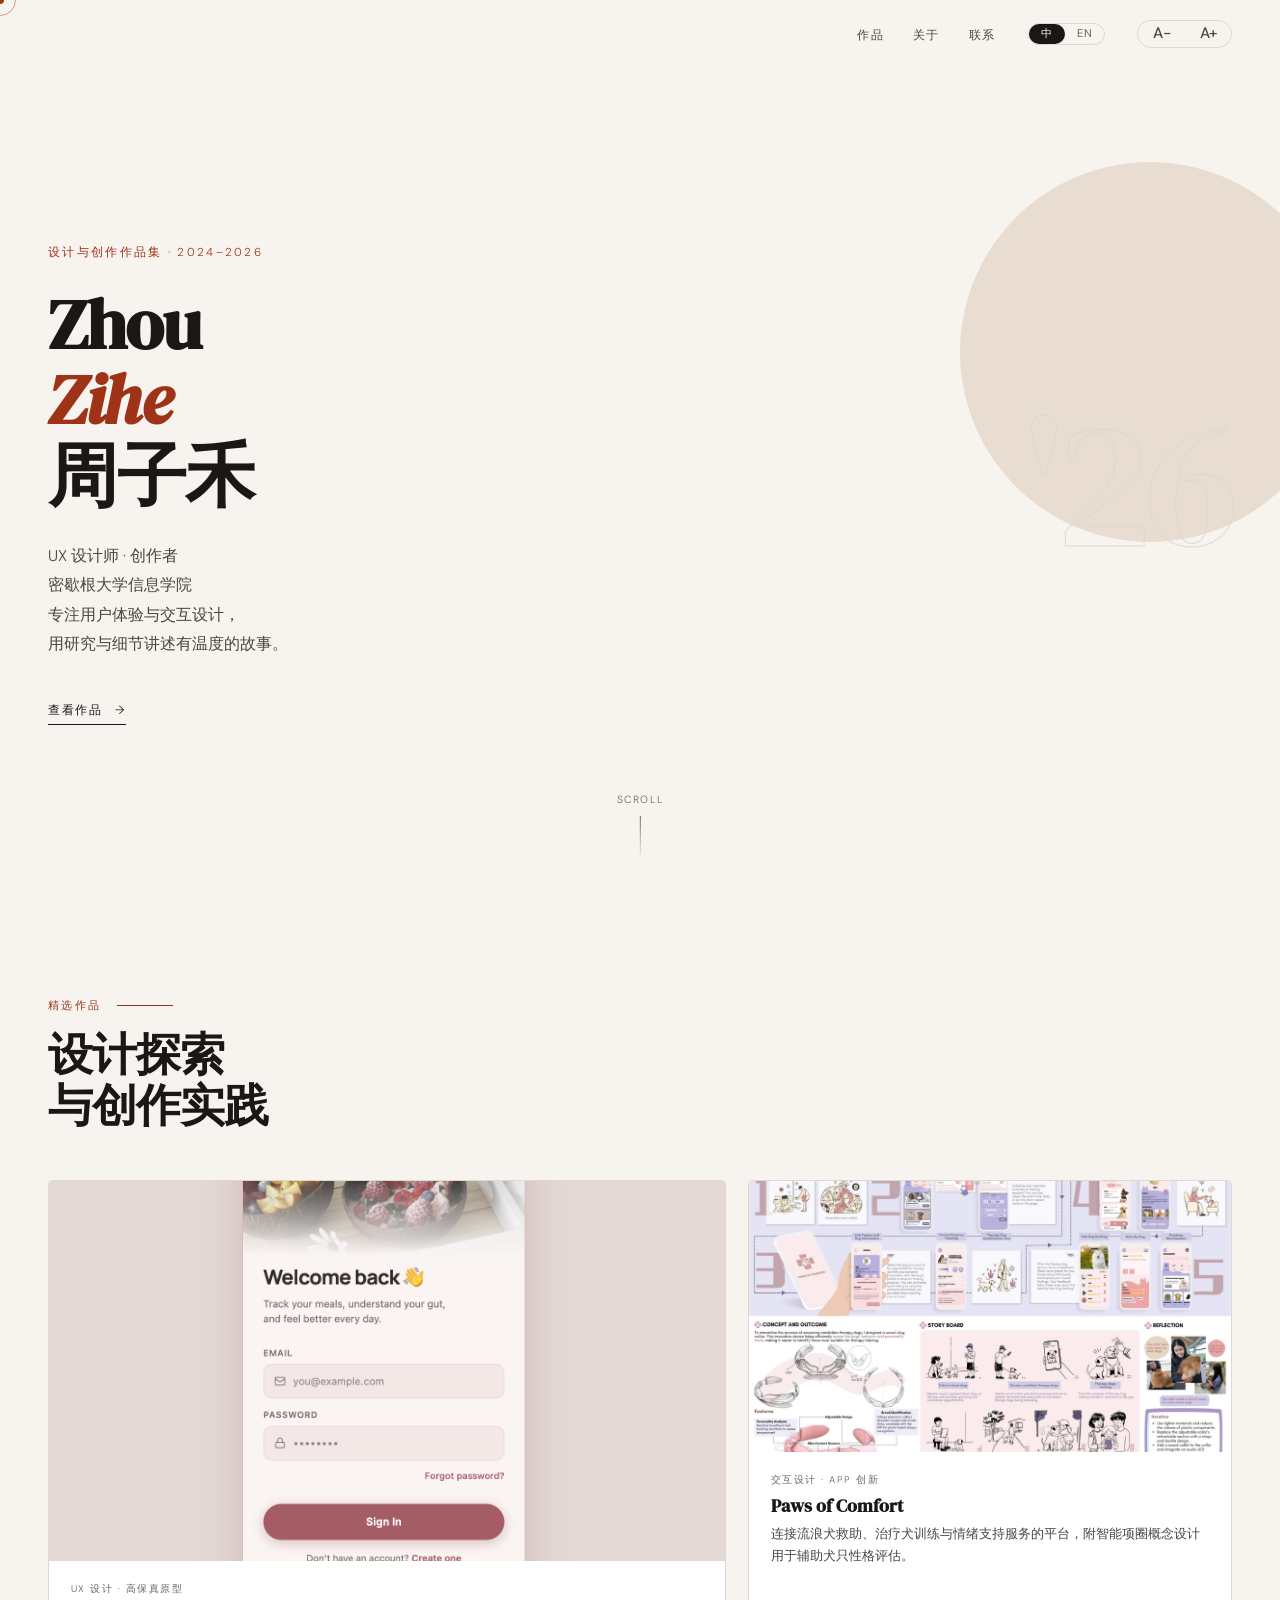
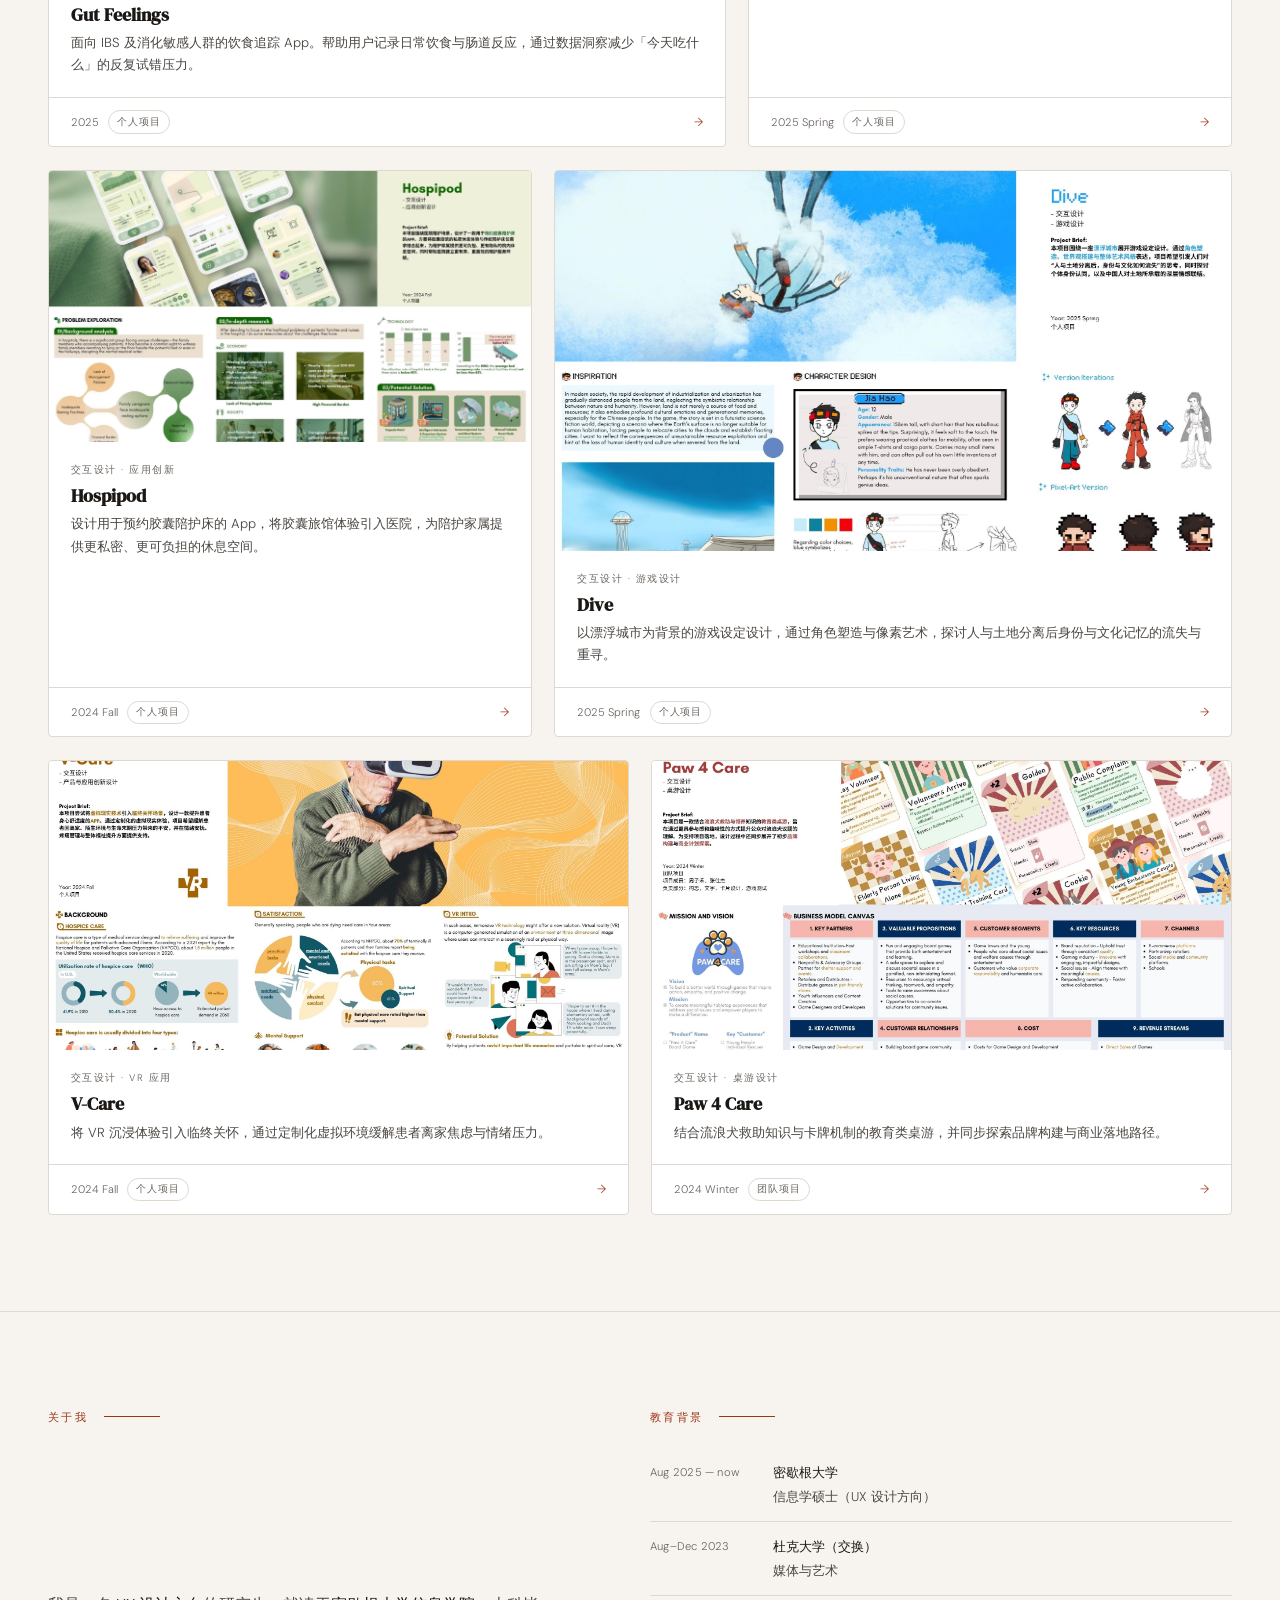
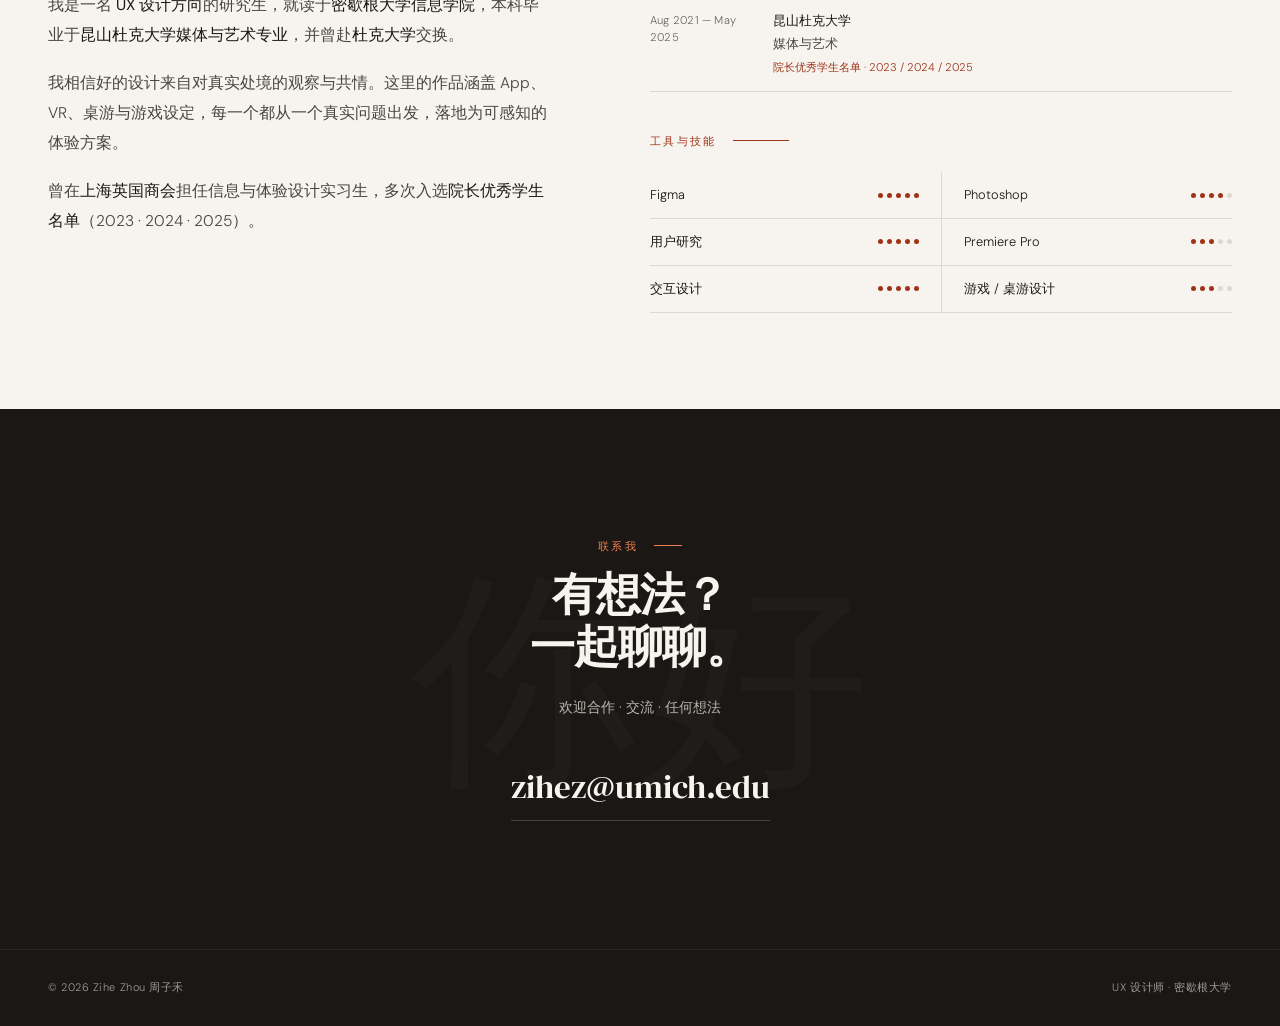
==== index.html @ c107a571 "Add files via upload" ====
<!DOCTYPE html>
<html lang="zh">

<head>
  <meta charset="UTF-8">
  <meta name="viewport" content="width=device-width, initial-scale=1.0">
  <title>Zihe Zhou — Portfolio</title>
  <link rel="preconnect" href="https://fonts.googleapis.com">
  <link href="https://fonts.googleapis.com/css2?family=DM+Serif+Display:ital@0;1&family=DM+Sans:ital,opsz,wght@0,9..40,300;0,9..40,400;0,9..40,500;1,9..40,300&display=swap" rel="stylesheet">
  <link rel="stylesheet" href="css/portfolio.css">
</head>

<body>

  <div class="cursor" id="cur" aria-hidden="true"></div>
  <div class="cursor-ring" id="ring" aria-hidden="true"></div>

  <nav id="nav" aria-label="Main navigation">
    <a href="#home" class="nav-logo" aria-label="Zihe Zhou — home"> </a>
    <div class="nav-right">
      <ul class="nav-links">
        <li><a href="#works" data-zh="作品" data-en="Works">作品</a></li>
        <li><a href="#about" data-zh="关于" data-en="About">关于</a></li>
        <li><a href="#contact" data-zh="联系" data-en="Contact">联系</a></li>
      </ul>
      <div class="lang-toggle" role="group" aria-label="Language">
        <button class="lang-btn active" id="btnZh" onclick="setLang('zh')" aria-pressed="true" aria-label="切换为中文">中</button>
        <button class="lang-btn" id="btnEn" onclick="setLang('en')" aria-pressed="false" aria-label="Switch to English">EN</button>
      </div>
      <div class="font-size-toggle" role="group" aria-label="Font size">
        <button class="font-btn" onclick="changeFontSize(-1)" aria-label="Decrease font size">A−</button>
        <button class="font-btn" onclick="changeFontSize(1)" aria-label="Increase font size">A+</button>
      </div>
      <button class="hamburger" id="ham" aria-label="Open menu" aria-expanded="false" aria-controls="navDrawer">
        <span></span><span></span><span></span>
      </button>
    </div>
  </nav>

  <div class="nav-drawer" id="navDrawer" role="dialog" aria-label="Mobile navigation">
    <ul class="nav-links">
      <li><a href="#works" data-zh="作品" data-en="Works" onclick="closeDrawer()">作品</a></li>
      <li><a href="#about" data-zh="关于" data-en="About" onclick="closeDrawer()">关于</a></li>
      <li><a href="#contact" data-zh="联系" data-en="Contact" onclick="closeDrawer()">联系</a></li>
    </ul>
    <div class="lang-toggle" role="group" aria-label="Language">
      <button class="lang-btn active" onclick="setLang('zh');closeDrawer()" aria-label="切换为中文">中</button>
      <button class="lang-btn" onclick="setLang('en');closeDrawer()" aria-label="Switch to English">EN</button>
    </div>
  </div>

  <main id="main">
  <section class="hero" id="home" aria-label="Introduction">
    <div class="hero-text">
      <p class="hero-eyebrow" data-zh="设计与创作作品集 · 2024–2026" data-en="Design &amp; Creative Portfolio · 2024–2026">设计与创作作品集 · 2024–2026</p>
      <h1 class="hero-name">Zhou<br><em>Zihe</em><br>周子禾</h1>
      <p class="hero-sub" data-zh="UX 设计师 · 创作者<br>密歇根大学信息学院<br>专注用户体验与交互设计，<br>用研究与细节讲述有温度的故事。" data-en="UX Designer · Creative<br>University of Michigan, School of Information<br>Focused on experience design &amp; interaction,<br>telling meaningful stories through research.">UX 设计师 · 创作者<br>密歇根大学信息学院<br>专注用户体验与交互设计，<br>用研究与细节讲述有温度的故事。</p>
      <a href="#works" class="hero-cta">
        <span data-zh="查看作品" data-en="View Works">查看作品</span>
        <span class="arr" aria-hidden="true">→</span>
      </a>
    </div>
    <div class="hero-right" aria-hidden="true">
      <div class="hero-number">'26</div>
    </div>
    <div class="hero-scroll" aria-hidden="true"><span>Scroll</span>
      <div class="scroll-line"></div>
    </div>
  </section>

  <section class="section" id="works" aria-labelledby="works-title">
    <div class="sec-label" data-zh="精选作品" data-en="Selected Works" aria-hidden="true">精选作品</div>
    <h2 class="sec-title reveal" id="works-title" data-zh="设计探索<br>与创作实践" data-en="Design Exploration<br>&amp; Creative Practice">设计探索<br>与创作实践</h2>

    <div class="works-featured">
      <a href="gut.html" class="work-card reveal" aria-label="Open Gut Feelings project">
        <div class="card-img">
          <img src="images/gut.jpg" alt="Gut Feelings project" style="width:100%;height:100%;object-fit:cover">
          <div class="card-img-overlay" aria-hidden="true"></div>
        </div>
        <div class="card-body">
          <p class="card-tag" data-zh="UX 设计 · 高保真原型" data-en="UX Design · Hi-Fi Prototype">UX 设计 · 高保真原型</p>
          <h3 class="card-title">Gut Feelings</h3>
          <p class="card-desc" data-zh="面向 IBS 及消化敏感人群的饮食追踪 App。帮助用户记录日常饮食与肠道反应，通过数据洞察减少「今天吃什么」的反复试错压力。" data-en="A food-tracking app for people with IBS and digestive sensitivity — helping users log meals, track gut reactions, and use personal data to reduce the daily stress of figuring out what's safe to eat.">面向 IBS 及消化敏感人群的饮食追踪 App。帮助用户记录日常饮食与肠道反应，通过数据洞察减少「今天吃什么」的反复试错压力。</p>
        </div>
        <div class="card-footer">
          <div class="card-meta"><span class="card-year">2025</span><span class="card-badge" data-zh="个人项目" data-en="Solo">个人项目</span></div>
          <span class="card-arrow" aria-hidden="true">→</span>
        </div>
      </a>

      <a href="paws.html" class="work-card reveal reveal-delay-1" aria-label="Open Paws of Comfort project">
        <div class="card-img">
          <img src="images/paws.jpg" alt="Paws of Comfort project" style="width:100%;height:100%;object-fit:cover">
          <div class="card-img-overlay" aria-hidden="true"></div>
        </div>
        <div class="card-body">
          <p class="card-tag" data-zh="交互设计 · APP 创新" data-en="Interaction Design · App Innovation">交互设计 · APP 创新</p>
          <h3 class="card-title">Paws of Comfort</h3>
          <p class="card-desc" data-zh="连接流浪犬救助、治疗犬训练与情绪支持服务的平台，附智能项圈概念设计用于辅助犬只性格评估。" data-en="A platform connecting stray dog rescue, therapy dog training, and emotional support — with a smart collar concept to assess canine personality.">连接流浪犬救助、治疗犬训练与情绪支持服务的平台，附智能项圈概念设计用于辅助犬只性格评估。</p>
        </div>
        <div class="card-footer">
          <div class="card-meta"><span class="card-year">2025 Spring</span><span class="card-badge" data-zh="个人项目" data-en="Solo">个人项目</span></div>
          <span class="card-arrow" aria-hidden="true">→</span>
        </div>
      </a>
    </div>

    <div class="works-secondary">
      <a href="hospipod.html" class="work-card reveal" aria-label="Open Hospipod project">
        <div class="card-img">
          <img src="images/hospipod.jpg" alt="Hospipod project" style="width:100%;height:100%;object-fit:cover">
          <div class="card-img-overlay" aria-hidden="true"></div>
        </div>
        <div class="card-body">
          <p class="card-tag" data-zh="交互设计 · 应用创新" data-en="Interaction Design · App Innovation">交互设计 · 应用创新</p>
          <h3 class="card-title">Hospipod</h3>
          <p class="card-desc" data-zh="设计用于预约胶囊陪护床的 App，将胶囊旅馆体验引入医院，为陪护家属提供更私密、更可负担的休息空间。" data-en="An app for booking capsule hospital escort beds — bringing capsule-hotel privacy into hospitals for family caregivers who need affordable, dignified rest.">设计用于预约胶囊陪护床的 App，将胶囊旅馆体验引入医院，为陪护家属提供更私密、更可负担的休息空间。</p>
        </div>
        <div class="card-footer">
          <div class="card-meta"><span class="card-year">2024 Fall</span><span class="card-badge" data-zh="个人项目" data-en="Solo">个人项目</span></div>
          <span class="card-arrow" aria-hidden="true">→</span>
        </div>
      </a>

      <a href="dive.html" class="work-card reveal reveal-delay-1" aria-label="Open Dive project">
        <div class="card-img">
          <img src="images/dive.jpg" alt="Dive project" style="width:100%;height:100%;object-fit:cover">
          <div class="card-img-overlay" aria-hidden="true"></div>
        </div>
        <div class="card-body">
          <p class="card-tag" data-zh="交互设计 · 游戏设计" data-en="Interaction Design · Game Design">交互设计 · 游戏设计</p>
          <h3 class="card-title">Dive</h3>
          <p class="card-desc" data-zh="以漂浮城市为背景的游戏设定设计，通过角色塑造与像素艺术，探讨人与土地分离后身份与文化记忆的流失与重寻。" data-en="A game concept set in a floating city — exploring identity, cultural memory, and the emotional bond between people and land through character design and pixel art.">以漂浮城市为背景的游戏设定设计，通过角色塑造与像素艺术，探讨人与土地分离后身份与文化记忆的流失与重寻。</p>
        </div>
        <div class="card-footer">
          <div class="card-meta"><span class="card-year">2025 Spring</span><span class="card-badge" data-zh="个人项目" data-en="Solo">个人项目</span></div>
          <span class="card-arrow" aria-hidden="true">→</span>
        </div>
      </a>
    </div>

    <div class="works-small">
      <a href="vcare.html" class="work-card reveal" aria-label="Open V-Care project">
        <div class="card-img">
          <img src="images/v-care.jpg" alt="V-Care project" style="width:100%;height:100%;object-fit:cover">
          <div class="card-img-overlay" aria-hidden="true"></div>
        </div>
        <div class="card-body">
          <p class="card-tag" data-zh="交互设计 · VR 应用" data-en="Interaction Design · VR App">交互设计 · VR 应用</p>
          <h3 class="card-title">V-Care</h3>
          <p class="card-desc" data-zh="将 VR 沉浸体验引入临终关怀，通过定制化虚拟环境缓解患者离家焦虑与情绪压力。" data-en="VR immersive experiences designed for hospice care — easing end-of-life anxiety through customizable virtual environments.">将 VR 沉浸体验引入临终关怀，通过定制化虚拟环境缓解患者离家焦虑与情绪压力。</p>
        </div>
        <div class="card-footer">
          <div class="card-meta"><span class="card-year">2024 Fall</span><span class="card-badge" data-zh="个人项目" data-en="Solo">个人项目</span></div>
          <span class="card-arrow" aria-hidden="true">→</span>
        </div>
      </a>

      <a href="paw4care.html" class="work-card reveal reveal-delay-1" aria-label="Open Paw 4 Care project">
        <div class="card-img">
          <img src="images/paw4care.jpg" alt="Paw 4 Care project" style="width:100%;height:100%;object-fit:cover">
          <div class="card-img-overlay" aria-hidden="true"></div>
        </div>
        <div class="card-body">
          <p class="card-tag" data-zh="交互设计 · 桌游设计" data-en="Interaction Design · Board Game">交互设计 · 桌游设计</p>
          <h3 class="card-title">Paw 4 Care</h3>
          <p class="card-desc" data-zh="结合流浪犬救助知识与卡牌机制的教育类桌游，并同步探索品牌构建与商业落地路径。" data-en="An educational card game combining stray dog rescue knowledge with board game mechanics — with brand identity and business model development.">结合流浪犬救助知识与卡牌机制的教育类桌游，并同步探索品牌构建与商业落地路径。</p>
        </div>
        <div class="card-footer">
          <div class="card-meta"><span class="card-year">2024 Winter</span><span class="card-badge" data-zh="团队项目" data-en="Team">团队项目</span></div>
          <span class="card-arrow" aria-hidden="true">→</span>
        </div>
      </a>
    </div>
  </section>

  <section class="section about-grid" id="about" aria-labelledby="about-title">
    <div>
      <div class="sec-label" data-zh="关于我" data-en="About Me" aria-hidden="true">关于我</div>
      <h2 class="sec-title reveal" id="about-title" data-zh="你好，<br>我是周子禾" data-en="Hi,<br>I'm Zihe Zhou">你好，<br>我是周子禾</h2>
      <div class="about-text reveal">
        <p data-zh="我是一名 <span class='hl'>UX 设计方向</span>的研究生，就读于<span class='hl'>密歇根大学信息学院</span>，本科毕业于<span class='hl'>昆山杜克大学媒体与艺术专业</span>，并曾赴<span class='hl'>杜克大学</span>交换。" data-en="I'm a graduate student in <span class='hl'>UX Design</span> at the <span class='hl'>University of Michigan School of Information</span>, with a BA in Media &amp; Arts from <span class='hl'>Duke Kunshan University</span>, including an exchange year at <span class='hl'>Duke University</span>.">我是一名 <span class="hl">UX 设计方向</span>的研究生，就读于<span class="hl">密歇根大学信息学院</span>，本科毕业于<span class="hl">昆山杜克大学媒体与艺术专业</span>，并曾赴<span class="hl">杜克大学</span>交换。</p>
        <p data-zh="我相信好的设计来自对真实处境的观察与共情。这里的作品涵盖 App、VR、桌游与游戏设定，每一个都从一个真实问题出发，落地为可感知的体验方案。" data-en="I believe good design starts with genuine observation and empathy. These works span apps, VR, board games, and game world-building — each grounded in a real problem and resolved into a felt experience.">我相信好的设计来自对真实处境的观察与共情。这里的作品涵盖 App、VR、桌游与游戏设定，每一个都从一个真实问题出发，落地为可感知的体验方案。</p>
        <p data-zh="曾在<span class='hl'>上海英国商会</span>担任信息与体验设计实习生，多次入选<span class='hl'>院长优秀学生名单</span>（2023 · 2024 · 2025）。" data-en="Previously an Information &amp; Experience Design Intern at the <span class='hl'>British Chamber of Commerce Shanghai</span>. Multiple <span class='hl'>Dean's List</span> honoree (2023 · 2024 · 2025).">曾在<span class="hl">上海英国商会</span>担任信息与体验设计实习生，多次入选<span class="hl">院长优秀学生名单</span>（2023 · 2024 · 2025）。</p>
      </div>
    </div>
    <div class="reveal">
      <p class="sec-label" style="margin-bottom:1.4rem" data-zh="教育背景" data-en="Education" aria-hidden="true">教育背景</p>
      <div class="timeline">
        <div class="tl-item"><div class="tl-date">Aug 2025 — now</div><div><div class="tl-school" data-zh="密歇根大学" data-en="University of Michigan">密歇根大学</div><div class="tl-deg" data-zh="信息学硕士（UX 设计方向）" data-en="MSI, UX Design">信息学硕士（UX 设计方向）</div></div></div>
        <div class="tl-item"><div class="tl-date">Aug–Dec 2023</div><div><div class="tl-school" data-zh="杜克大学（交换）" data-en="Duke University (Exchange)">杜克大学（交换）</div><div class="tl-deg" data-zh="媒体与艺术" data-en="Media &amp; Arts">媒体与艺术</div></div></div>
        <div class="tl-item"><div class="tl-date">Aug 2021 — May 2025</div><div><div class="tl-school" data-zh="昆山杜克大学" data-en="Duke Kunshan University">昆山杜克大学</div><div class="tl-deg" data-zh="媒体与艺术" data-en="Media &amp; Arts">媒体与艺术</div><div class="tl-award" data-zh="院长优秀学生名单 · 2023 / 2024 / 2025" data-en="Dean's List · 2023 / 2024 / 2025">院长优秀学生名单 · 2023 / 2024 / 2025</div></div></div>
      </div>
      <p class="sec-label" style="margin-top:2.5rem;margin-bottom:1.4rem" data-zh="工具与技能" data-en="Skills &amp; Tools" aria-hidden="true">工具与技能</p>
      <div class="skills-grid">
        <div class="skill-item"><span class="skill-name">Figma</span><div class="dots" role="img" aria-label="Proficiency: 5/5"><div class="dot on"></div><div class="dot on"></div><div class="dot on"></div><div class="dot on"></div><div class="dot on"></div></div></div>
        <div class="skill-item"><span class="skill-name">Photoshop</span><div class="dots" role="img" aria-label="Proficiency: 4/5"><div class="dot on"></div><div class="dot on"></div><div class="dot on"></div><div class="dot on"></div><div class="dot"></div></div></div>
        <div class="skill-item"><span class="skill-name" data-zh="用户研究" data-en="User Research">用户研究</span><div class="dots" role="img" aria-label="Proficiency: 5/5"><div class="dot on"></div><div class="dot on"></div><div class="dot on"></div><div class="dot on"></div><div class="dot on"></div></div></div>
        <div class="skill-item"><span class="skill-name">Premiere Pro</span><div class="dots" role="img" aria-label="Proficiency: 3/5"><div class="dot on"></div><div class="dot on"></div><div class="dot on"></div><div class="dot"></div><div class="dot"></div></div></div>
        <div class="skill-item"><span class="skill-name" data-zh="交互设计" data-en="Interaction Design">交互设计</span><div class="dots" role="img" aria-label="Proficiency: 5/5"><div class="dot on"></div><div class="dot on"></div><div class="dot on"></div><div class="dot on"></div><div class="dot on"></div></div></div>
        <div class="skill-item"><span class="skill-name" data-zh="游戏 / 桌游设计" data-en="Game Design">游戏 / 桌游设计</span><div class="dots" role="img" aria-label="Proficiency: 3/5"><div class="dot on"></div><div class="dot on"></div><div class="dot on"></div><div class="dot"></div><div class="dot"></div></div></div>
      </div>
    </div>
  </section>

  <section class="contact" id="contact" aria-labelledby="contact-title">
    <div class="sec-label" data-zh="联系我" data-en="Get in Touch" aria-hidden="true">联系我</div>
    <h2 class="sec-title" id="contact-title" data-zh="有想法？<br>一起聊聊。" data-en="Have an idea?<br>Let's talk.">有想法？<br>一起聊聊。</h2>
    <p class="contact-sub" data-zh="欢迎合作 · 交流 · 任何想法" data-en="Open to collaboration · conversation · any idea">欢迎合作 · 交流 · 任何想法</p>
    <a href="mailto:zihez@umich.edu" class="contact-email">zihez@umich.edu</a>
  </section>

  </main>

  <footer>
    <p>© 2026 Zihe Zhou 周子禾</p>
    <p data-zh="UX 设计师 · 密歇根大学" data-en="UX Designer · University of Michigan">UX 设计师 · 密歇根大学</p>
  </footer>

  <script src="js/portfolio.js"></script>
</body>

</html>
---- css/portfolio.css ----
*,
*::before,
*::after {
  box-sizing: border-box;
  margin: 0;
  padding: 0
}

:root {
  --bg: #F7F4EF;
  --ink: #1A1714;
  --ink2: #4A4540;
  --ink3: #6B6560;
  --accent: #9E3318;
  --accent2: #E8DDD0;
  --border: #DDD8D2;
  --card: #FFFFFF;
  --nav-h: 68px;
}

html.lang-en .hero-sub { font-size: 0.88rem; line-height: 1.8; }
html.lang-en .card-desc { font-size: 0.78rem; }
html.lang-en .about-text { font-size: 0.92rem; }
html.lang-en .sec-title { letter-spacing: -0.03em; }

html {
  scroll-behavior: smooth
}

body {
  background: var(--bg);
  color: var(--ink);
  font-family: 'DM Sans', sans-serif;
  font-weight: 300;
  line-height: 1.7;
  overflow-x: hidden
}

:focus-visible {
  outline: 3px solid var(--accent);
  outline-offset: 4px;
  border-radius: 3px;
  box-shadow: 0 0 0 6px rgba(158, 51, 24, 0.15)
}

@media(hover:hover) {
  body {
    cursor: none
  }

  .cursor {
    position: fixed;
    width: 8px;
    height: 8px;
    background: var(--accent);
    border-radius: 50%;
    pointer-events: none;
    z-index: 9999;
    transform: translate(-50%, -50%);
    transition: width .18s, height .18s;
    will-change: left, top
  }

  .cursor-ring {
    position: fixed;
    width: 32px;
    height: 32px;
    border: 1px solid var(--accent);
    border-radius: 50%;
    pointer-events: none;
    z-index: 9998;
    transform: translate(-50%, -50%);
    transition: width .18s, height .18s;
    opacity: .45;
    will-change: left, top
  }
}

nav {
  position: fixed;
  top: 0;
  left: 0;
  right: 0;
  height: var(--nav-h);
  display: flex;
  align-items: center;
  justify-content: space-between;
  padding: 0 3rem;
  z-index: 200;
  transition: background .3s, backdrop-filter .3s, box-shadow .3s
}

nav.scrolled {
  background: rgba(247, 244, 239, .88);
  backdrop-filter: blur(18px);
  -webkit-backdrop-filter: blur(18px);
  box-shadow: 0 1px 0 rgba(0, 0, 0, .07)
}

.nav-logo {
  font-family: 'DM Serif Display', serif;
  font-size: 1.05rem;
  letter-spacing: .03em;
  color: var(--ink);
  text-decoration: none;
  flex-shrink: 0
}

.nav-right {
  display: flex;
  align-items: center;
  gap: 2rem
}

.nav-links {
  display: flex;
  gap: 1.8rem;
  list-style: none
}

.nav-links a {
  font-size: .73rem;
  letter-spacing: .13em;
  text-transform: uppercase;
  color: var(--ink2);
  text-decoration: none;
  transition: color .2s;
  padding: .25rem 0
}

.nav-links a:hover {
  color: var(--accent)
}

.lang-toggle {
  display: flex;
  border: 1px solid var(--border);
  border-radius: 20px
}

.lang-btn:first-child {
  border-radius: 20px 0 0 20px
}

.lang-btn:last-child {
  border-radius: 0 20px 20px 0
}

.lang-btn {
  padding: .28rem .75rem;
  font-size: .7rem;
  letter-spacing: .08em;
  font-family: 'DM Sans', sans-serif;
  font-weight: 400;
  color: var(--ink3);
  background: transparent;
  border: none;
  cursor: pointer;
  transition: background .2s, color .2s;
  line-height: 1
}

.lang-btn.active {
  background: var(--ink);
  color: var(--bg);
  border-radius: 20px
}

.lang-btn:focus-visible {
  outline: 3px solid var(--accent);
  outline-offset: 4px;
  border-radius: 20px;
  box-shadow: 0 0 0 6px rgba(158, 51, 24, 0.15);
  position: relative;
  z-index: 1
}

.hamburger {
  display: none;
  flex-direction: column;
  gap: 5px;
  background: none;
  border: none;
  padding: .4rem;
  cursor: pointer
}

.hamburger span {
  display: block;
  width: 22px;
  height: 1.5px;
  background: var(--ink);
  transition: transform .3s, opacity .3s
}

.hamburger[aria-expanded=true] span:nth-child(1) {
  transform: translateY(6.5px) rotate(45deg)
}

.hamburger[aria-expanded=true] span:nth-child(2) {
  opacity: 0
}

.hamburger[aria-expanded=true] span:nth-child(3) {
  transform: translateY(-6.5px) rotate(-45deg)
}

.nav-drawer {
  display: none;
  position: fixed;
  top: var(--nav-h);
  left: 0;
  right: 0;
  background: rgba(247, 244, 239, .97);
  backdrop-filter: blur(18px);
  padding: 1.5rem 2rem 2rem;
  z-index: 190;
  border-bottom: 1px solid var(--border)
}

.nav-drawer.open {
  display: block
}

.nav-drawer .nav-links {
  flex-direction: column;
  gap: 0
}

.nav-drawer .nav-links a {
  font-size: .9rem;
  padding: .75rem 0;
  border-bottom: 1px solid var(--border);
  display: block
}

.nav-drawer .lang-toggle {
  margin-top: 1.5rem
}

.hero {
  min-height: 100svh;
  display: grid;
  grid-template-columns: 1fr 1fr;
  padding: var(--nav-h) 3rem 0;
  align-items: center;
  position: relative;
  overflow: hidden
}

.hero::before {
  content: '';
  position: absolute;
  right: -60px;
  top: 18%;
  width: 380px;
  height: 380px;
  border-radius: 50%;
  background: var(--accent2);
  z-index: 0;
  pointer-events: none
}

.hero-text {
  position: relative;
  z-index: 1;
  padding: 3rem 0
}

.hero-eyebrow {
  font-size: .72rem;
  letter-spacing: .2em;
  text-transform: uppercase;
  color: var(--accent);
  margin-bottom: 1.5rem;
  opacity: 0;
  animation: fadeUp .8s .2s forwards
}

.hero-name {
  font-family: 'DM Serif Display', serif;
  font-size: clamp(3rem, 5.5vw, 5.5rem);
  line-height: 1.07;
  letter-spacing: -.02em;
  opacity: 0;
  animation: fadeUp .8s .4s forwards
}

.hero-name em {
  font-style: italic;
  color: var(--accent)
}

.hero-sub {
  margin-top: 1.8rem;
  font-size: .97rem;
  color: var(--ink2);
  max-width: 380px;
  line-height: 1.9;
  opacity: 0;
  animation: fadeUp .8s .6s forwards
}

.hero-cta {
  margin-top: 2.5rem;
  display: inline-flex;
  align-items: center;
  gap: .8rem;
  font-size: .76rem;
  letter-spacing: .13em;
  text-transform: uppercase;
  color: var(--ink);
  text-decoration: none;
  border-bottom: 1px solid var(--ink);
  padding-bottom: .2rem;
  opacity: 0;
  animation: fadeUp .8s .8s forwards;
  transition: color .2s, border-color .2s
}

.hero-cta:hover,
.hero-cta:focus-visible {
  color: var(--accent);
  border-color: var(--accent)
}

.hero-cta .arr {
  transition: transform .2s;
  display: inline-block
}

.hero-cta:hover .arr,
.hero-cta:focus-visible .arr {
  transform: translateX(4px)
}

.hero-right {
  position: relative;
  z-index: 1;
  display: flex;
  align-items: center;
  justify-content: flex-end
}

.hero-number {
  font-family: 'DM Serif Display', serif;
  font-size: clamp(7rem, 14vw, 12rem);
  line-height: 1;
  color: transparent;
  -webkit-text-stroke: 1px var(--border);
  letter-spacing: -.04em;
  opacity: 0;
  animation: fadeIn 1.2s .5s forwards;
  user-select: none;
  pointer-events: none
}

.hero-scroll {
  position: absolute;
  bottom: 2.5rem;
  left: 50%;
  transform: translateX(-50%);
  display: flex;
  flex-direction: column;
  align-items: center;
  gap: .45rem;
  font-size: .65rem;
  letter-spacing: .15em;
  text-transform: uppercase;
  color: var(--ink3);
  opacity: 0;
  animation: fadeIn 1s 1.3s forwards;
  pointer-events: none
}

.scroll-line {
  width: 1px;
  height: 44px;
  background: linear-gradient(to bottom, var(--ink3), transparent);
  animation: scrollAnim 1.6s 1.8s infinite
}

@keyframes scrollAnim {
  0% {
    transform: scaleY(0);
    transform-origin: top
  }

  50% {
    transform: scaleY(1);
    transform-origin: top
  }

  51% {
    transform: scaleY(1);
    transform-origin: bottom
  }

  100% {
    transform: scaleY(0);
    transform-origin: bottom
  }
}

.section {
  padding: 6rem 3rem
}

.sec-label {
  font-size: .67rem;
  letter-spacing: .22em;
  text-transform: uppercase;
  color: var(--accent);
  margin-bottom: .9rem;
  display: flex;
  align-items: center;
  gap: 1rem
}

.sec-label::after {
  content: '';
  flex: 1;
  max-width: 56px;
  height: 1px;
  background: var(--accent)
}

.sec-title {
  font-family: 'DM Serif Display', serif;
  font-size: clamp(1.8rem, 3.5vw, 2.8rem);
  line-height: 1.15;
  letter-spacing: -.02em;
  margin-bottom: 3rem
}

.works-featured {
  display: grid;
  grid-template-columns: 7fr 5fr;
  gap: 1.4rem;
  margin-bottom: 1.4rem
}

.works-secondary {
  display: grid;
  grid-template-columns: 5fr 7fr;
  gap: 1.4rem;
  margin-bottom: 1.4rem
}

.works-small {
  display: grid;
  grid-template-columns: 1fr 1fr;
  gap: 1.4rem
}

.work-card {
  background: var(--card);
  border: 1px solid var(--border);
  border-radius: 4px;
  overflow: hidden;
  display: flex;
  flex-direction: column;
  transition: transform .35s cubic-bezier(.25, .46, .45, .94), box-shadow .35s;
  text-decoration: none;
  color: inherit;
  position: relative
}

.work-card:hover {
  transform: translateY(-5px);
  box-shadow: 0 18px 52px rgba(0, 0, 0, .09)
}

.work-card:focus-visible {
  outline: 2px solid var(--accent);
  outline-offset: 3px;
  transform: translateY(-3px)
}

.card-img {
  position: relative;
  overflow: hidden;
  display: flex;
  align-items: center;
  justify-content: center;
  flex-shrink: 0
}

.works-featured .card-img {
  aspect-ratio: 16/9
}

.works-secondary .card-img {
  aspect-ratio: 16/9
}

.works-small .card-img {
  aspect-ratio: 16/8
}

.c1 {
  background: #F2E5E8
}

.c2 {
  background: #DDE9E3
}

.c3 {
  background: #EAE6DC
}

.c4 {
  background: #DCE4EC
}

.c5 {
  background: #EDE9DC
}

.c6 {
  background: #E3DDED
}

.card-num {
  font-family: 'DM Serif Display', serif;
  font-size: 3.2rem;
  color: rgba(0, 0, 0, .07);
  user-select: none;
  pointer-events: none
}

.card-img-overlay {
  position: absolute;
  inset: 0;
  background: var(--ink);
  opacity: 0;
  transition: opacity .3s
}

.work-card:hover .card-img-overlay,
.work-card:focus-visible .card-img-overlay {
  opacity: .04
}

.card-body {
  padding: 1.25rem 1.35rem;
  flex: 1;
  display: flex;
  flex-direction: column
}

.card-tag {
  font-size: .6rem;
  letter-spacing: .16em;
  text-transform: uppercase;
  color: var(--ink3);
  margin-bottom: .35rem
}

.card-title {
  font-family: 'DM Serif Display', serif;
  font-size: 1.15rem;
  line-height: 1.3;
  margin-bottom: .35rem;
  color: var(--ink)
}

.card-desc {
  font-size: .82rem;
  color: var(--ink2);
  line-height: 1.7;
  flex: 1
}

.card-footer {
  display: flex;
  align-items: center;
  justify-content: space-between;
  padding: .8rem 1.35rem;
  border-top: 1px solid var(--border);
  margin-top: auto
}

.card-meta {
  display: flex;
  align-items: center;
  gap: .6rem
}

.card-year {
  font-size: .69rem;
  color: var(--ink3)
}

.card-badge {
  font-size: .6rem;
  letter-spacing: .1em;
  text-transform: uppercase;
  color: var(--ink3);
  padding: .15rem .5rem;
  border: 1px solid var(--border);
  border-radius: 20px
}

.card-arrow {
  font-size: .75rem;
  color: var(--accent);
  transition: transform .2s
}

.work-card:hover .card-arrow,
.work-card:focus-visible .card-arrow {
  transform: translateX(4px)
}

.about-grid {
  display: grid;
  grid-template-columns: 1fr 1.15fr;
  gap: 6rem;
  align-items: start;
  border-top: 1px solid var(--border)
}

.about-text {
  font-size: .97rem;
  color: var(--ink2);
  line-height: 1.92
}

.about-text p+p {
  margin-top: 1.15rem
}

.hl {
  color: var(--ink);
  font-weight: 400
}

.timeline {
  display: flex;
  flex-direction: column
}

.tl-item {
  padding: .85rem 0;
  border-bottom: 1px solid var(--border);
  display: grid;
  grid-template-columns: 110px 1fr;
  gap: .8rem;
  font-size: .82rem
}

.tl-date {
  color: var(--ink3);
  font-size: .7rem;
  letter-spacing: .02em;
  padding-top: .15rem;
  line-height: 1.5
}

.tl-school {
  font-weight: 500;
  color: var(--ink);
  margin-bottom: .1rem
}

.tl-deg {
  color: var(--ink2);
  font-size: .8rem
}

.tl-award {
  color: var(--accent);
  font-size: .7rem;
  margin-top: .18rem
}

.skills-grid {
  display: grid;
  grid-template-columns: 1fr 1fr;
  gap: 0
}

.skill-item {
  display: flex;
  align-items: center;
  justify-content: space-between;
  padding: .75rem 0;
  border-bottom: 1px solid var(--border)
}

.skill-name {
  font-size: .8rem;
  color: var(--ink)
}

.dots {
  display: flex;
  gap: 4px
}

.dot {
  width: 5px;
  height: 5px;
  border-radius: 50%;
  background: var(--border)
}

.dot.on {
  background: var(--accent)
}

.skills-grid .skill-item:nth-child(odd) {
  padding-right: 1.4rem
}

.skills-grid .skill-item:nth-child(even) {
  padding-left: 1.4rem;
  border-left: 1px solid var(--border)
}

.contact {
  background: var(--ink);
  color: var(--bg);
  text-align: center;
  padding: 8rem 3rem;
  position: relative;
  overflow: hidden
}

.contact::before {
  content: '你好';
  position: absolute;
  font-family: 'DM Serif Display', serif;
  font-size: 18vw;
  color: rgba(255, 255, 255, .025);
  top: 50%;
  left: 50%;
  transform: translate(-50%, -50%);
  white-space: nowrap;
  pointer-events: none;
  user-select: none
}

.contact .sec-label {
  color: #F08050;
  justify-content: center
}

.contact .sec-label::after {
  background: #F08050;
  max-width: 28px
}

.contact .sec-title {
  color: var(--bg);
  margin-bottom: 1.4rem
}

.contact-sub {
  color: #B8B4B0;
  font-size: .9rem;
  margin-bottom: 2.5rem
}

.contact-email {
  font-family: 'DM Serif Display', serif;
  font-size: clamp(1.25rem, 2.6vw, 2.1rem);
  color: var(--bg);
  text-decoration: none;
  border-bottom: 1px solid rgba(247, 244, 239, .2);
  padding-bottom: .25rem;
  transition: border-color .2s, color .2s;
  display: inline-block
}

.contact-email:hover,
.contact-email:focus-visible {
  color: #F08050;
  border-color: #F08050
}

footer {
  background: var(--ink);
  padding: 1.8rem 3rem;
  border-top: 1px solid rgba(255, 255, 255, .07);
  display: flex;
  align-items: center;
  justify-content: space-between
}

footer p {
  font-size: .68rem;
  color: #9E9B98;
  letter-spacing: .05em
}

@keyframes fadeUp {
  from {
    opacity: 0;
    transform: translateY(22px)
  }

  to {
    opacity: 1;
    transform: none
  }
}

@keyframes fadeIn {
  from {
    opacity: 0
  }

  to {
    opacity: 1
  }
}

.reveal {
  opacity: 0;
  transform: translateY(26px);
  transition: opacity .65s ease, transform .65s ease
}

.reveal.visible {
  opacity: 1;
  transform: none
}

.reveal-delay-1 {
  transition-delay: .08s
}

.reveal-delay-2 {
  transition-delay: .16s
}

.reveal-delay-3 {
  transition-delay: .24s
}

.proj-page {
  display: none;
  min-height: 100svh;
  padding-top: var(--nav-h)
}

.proj-page.active {
  display: block
}

.proj-hero {
  padding: 4rem 3rem 3rem;
  border-bottom: 1px solid var(--border);
  display: grid;
  grid-template-columns: 1fr 1fr;
  gap: 4rem;
  align-items: end
}

.proj-num {
  font-family: 'DM Serif Display', serif;
  font-size: 5rem;
  color: transparent;
  -webkit-text-stroke: 1px var(--border);
  line-height: 1;
  user-select: none;
  margin-bottom: .5rem
}

.proj-title {
  font-family: 'DM Serif Display', serif;
  font-size: clamp(2.5rem, 5vw, 4.5rem);
  line-height: 1.05;
  letter-spacing: -.03em;
  margin-bottom: 1rem
}

.proj-tags {
  display: flex;
  flex-wrap: wrap;
  gap: .5rem;
  margin-bottom: 1.5rem
}

.proj-tag {
  font-size: .62rem;
  letter-spacing: .12em;
  text-transform: uppercase;
  padding: .25rem .7rem;
  border: 1px solid var(--border);
  border-radius: 20px;
  color: var(--ink2)
}

.proj-brief {
  font-size: 1.02rem;
  color: var(--ink2);
  line-height: 1.85;
  max-width: 520px
}

.proj-meta {
  font-size: .78rem;
  color: var(--ink3);
  margin-top: 2rem;
  display: flex;
  flex-direction: column;
  gap: .4rem
}

.proj-meta span {
  display: flex;
  gap: .6rem
}

.proj-meta strong {
  color: var(--ink2);
  font-weight: 400
}

.proj-body {
  padding: 4rem 3rem;
  max-width: 960px
}

.proj-body h2 {
  font-family: 'DM Serif Display', serif;
  font-size: 1.5rem;
  margin: 3rem 0 1rem;
  color: var(--ink)
}

.proj-body p {
  font-size: .95rem;
  color: var(--ink2);
  line-height: 1.85;
  margin-bottom: 1rem
}

.proj-placeholder {
  background: var(--accent2);
  border-radius: 4px;
  padding: 5rem 2rem;
  text-align: center;
  color: var(--ink3);
  font-size: .82rem;
  letter-spacing: .08em;
  text-transform: uppercase;
  margin: 2rem 0;
  border: 1px dashed var(--border)
}

.back-btn {
  display: inline-flex;
  align-items: center;
  gap: .6rem;
  font-size: .73rem;
  letter-spacing: .13em;
  text-transform: uppercase;
  color: var(--ink2);
  background: none;
  border: none;
  cursor: pointer;
  padding: .4rem 0;
  transition: color .2s;
  margin: 1.5rem 0 0 3rem
}

.back-btn:hover,
.back-btn:focus-visible {
  color: var(--accent)
}

.back-btn .arr {
  transition: transform .2s;
  display: inline-block
}

.back-btn:hover .arr,
.back-btn:focus-visible .arr {
  transform: translateX(-4px)
}

.font-size-toggle{display:flex;border:1px solid var(--border);border-radius:20px}
.font-btn{padding:.35rem .9rem;font-size:.95rem;font-family:'DM Sans',sans-serif;font-weight:500;color:var(--ink2);background:transparent;border:none;cursor:pointer;transition:background .2s,color .2s;line-height:1}
.font-btn:hover{background:var(--accent2);color:var(--ink)}
.font-btn:focus-visible{outline:3px solid var(--accent);outline-offset:4px;border-radius:4px;box-shadow:0 0 0 6px rgba(158,51,24,0.15)}

@media(max-width:768px) {
  nav {
    padding: 0 1.4rem
  }

  .nav-links {
    display: none
  }

  .hamburger {
    display: flex
  }

  .hero {
    grid-template-columns: 1fr;
    padding: calc(var(--nav-h) + 1rem) 1.4rem 3rem
  }

  .hero::before {
    width: 240px;
    height: 240px;
    right: -40px;
    top: 10%
  }

  .hero-right {
    display: none
  }

  .hero-scroll {
    display: none
  }

  .section {
    padding: 4rem 1.4rem
  }

  .works-featured,
  .works-secondary,
  .works-small {
    grid-template-columns: 1fr
  }

  .about-grid {
    grid-template-columns: 1fr;
    gap: 3rem
  }

  .skills-grid {
    grid-template-columns: 1fr
  }

  .skills-grid .skill-item:nth-child(even) {
    padding-left: 0;
    border-left: none
  }

  .contact {
    padding: 5rem 1.4rem
  }

  footer {
    flex-direction: column;
    gap: .5rem;
    text-align: center;
    padding: 1.5rem
  }

  .proj-hero {
    grid-template-columns: 1fr;
    gap: 2rem;
    padding: 2.5rem 1.4rem 2rem
  }

  .proj-body {
    padding: 2.5rem 1.4rem
  }

  .proj-num {
    font-size: 3.5rem
  }

  .proj-title {
    font-size: clamp(2rem, 8vw, 3rem)
  }

  .back-btn {
    margin-left: 1.4rem
  }

  .tl-item {
    grid-template-columns: 1fr;
    gap: .2rem
  }
}

@media(max-width:480px) {
  .hero-name {
    font-size: clamp(2.5rem, 11vw, 3.5rem)
  }

  .sec-title {
    font-size: 1.7rem
  }
}
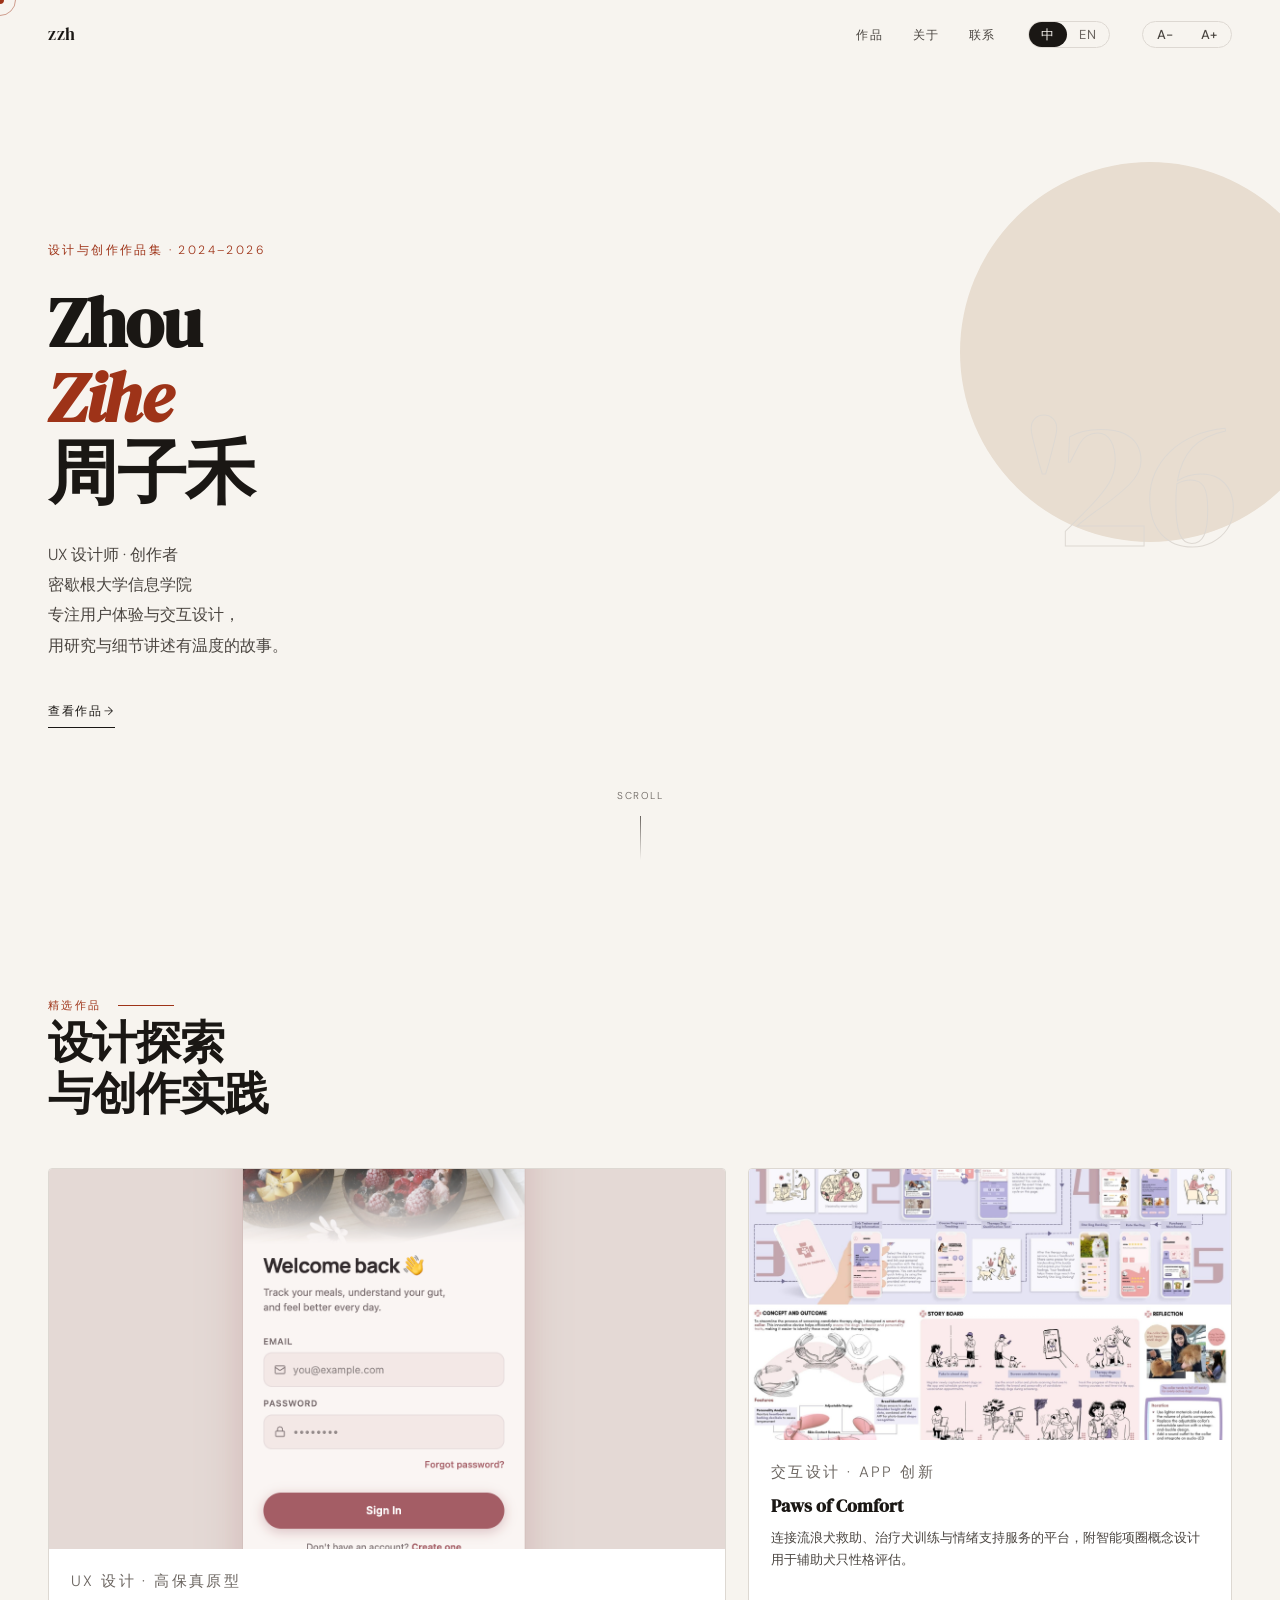
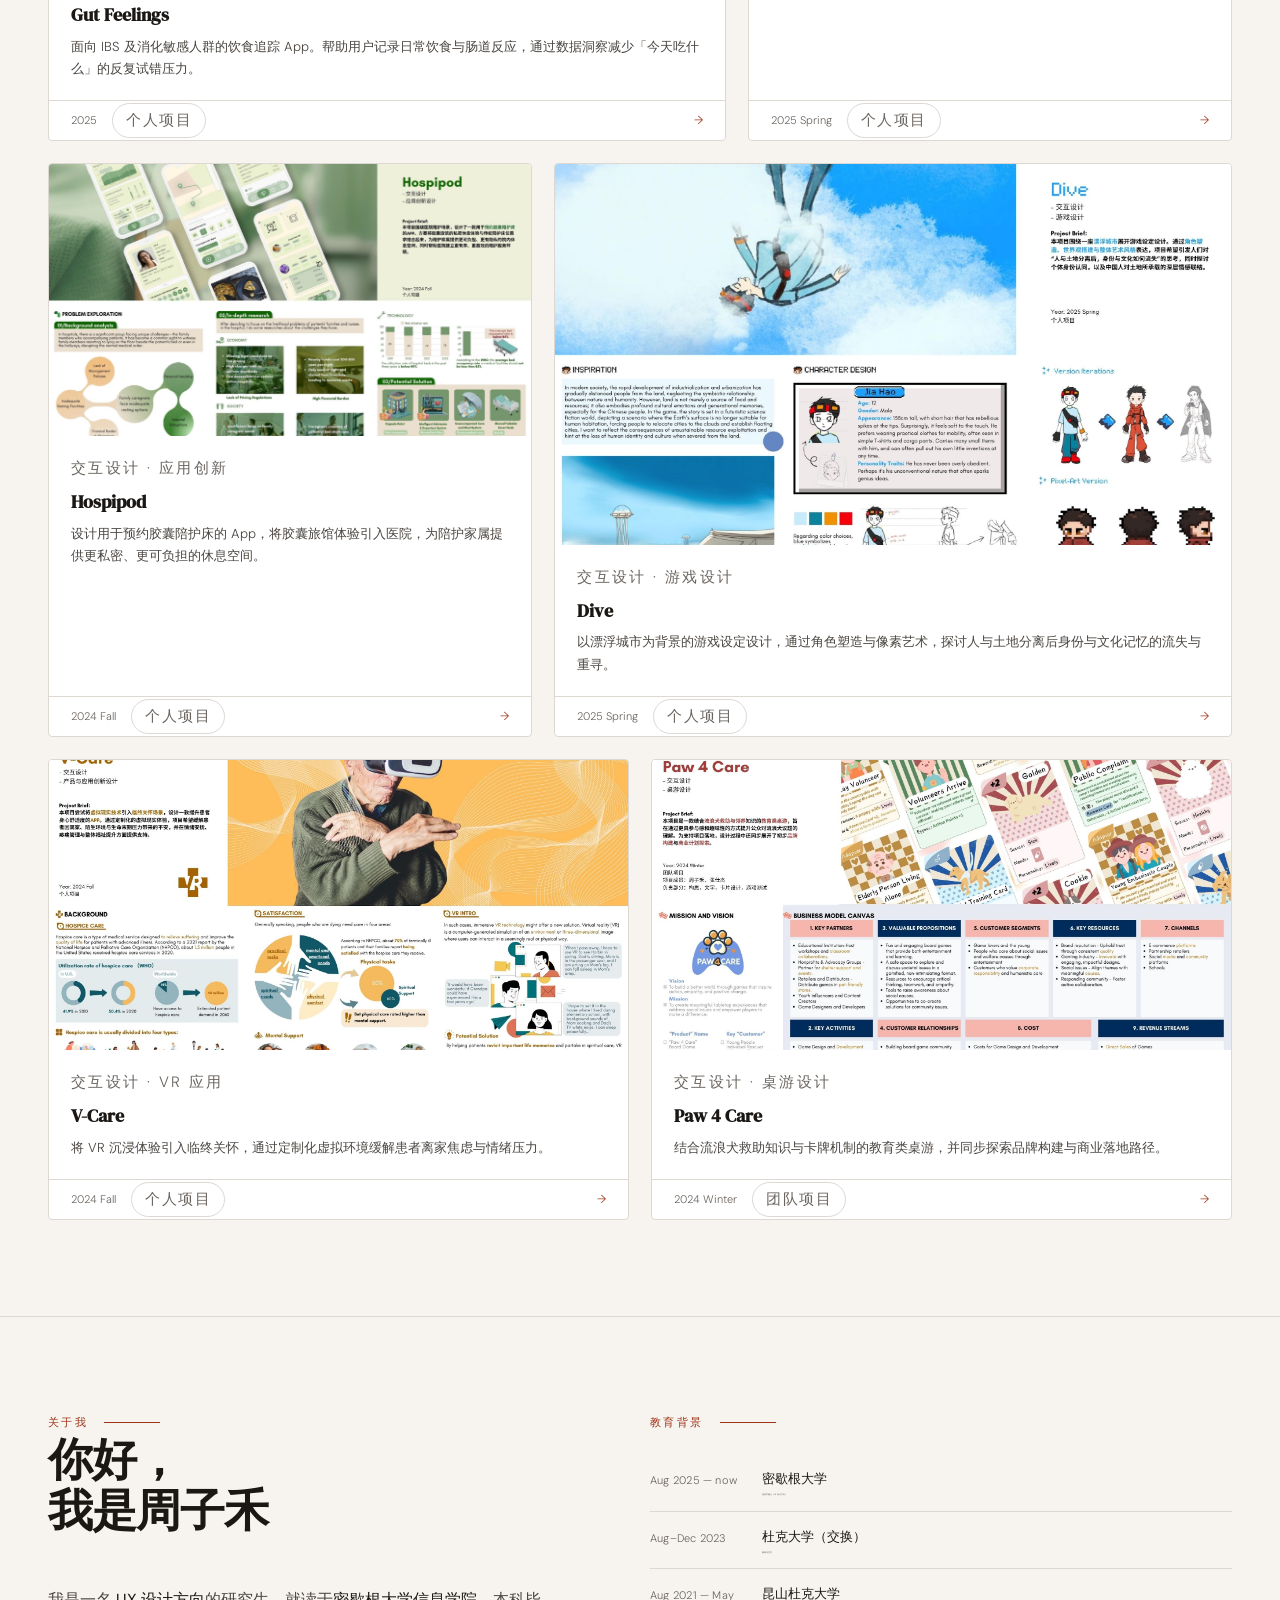
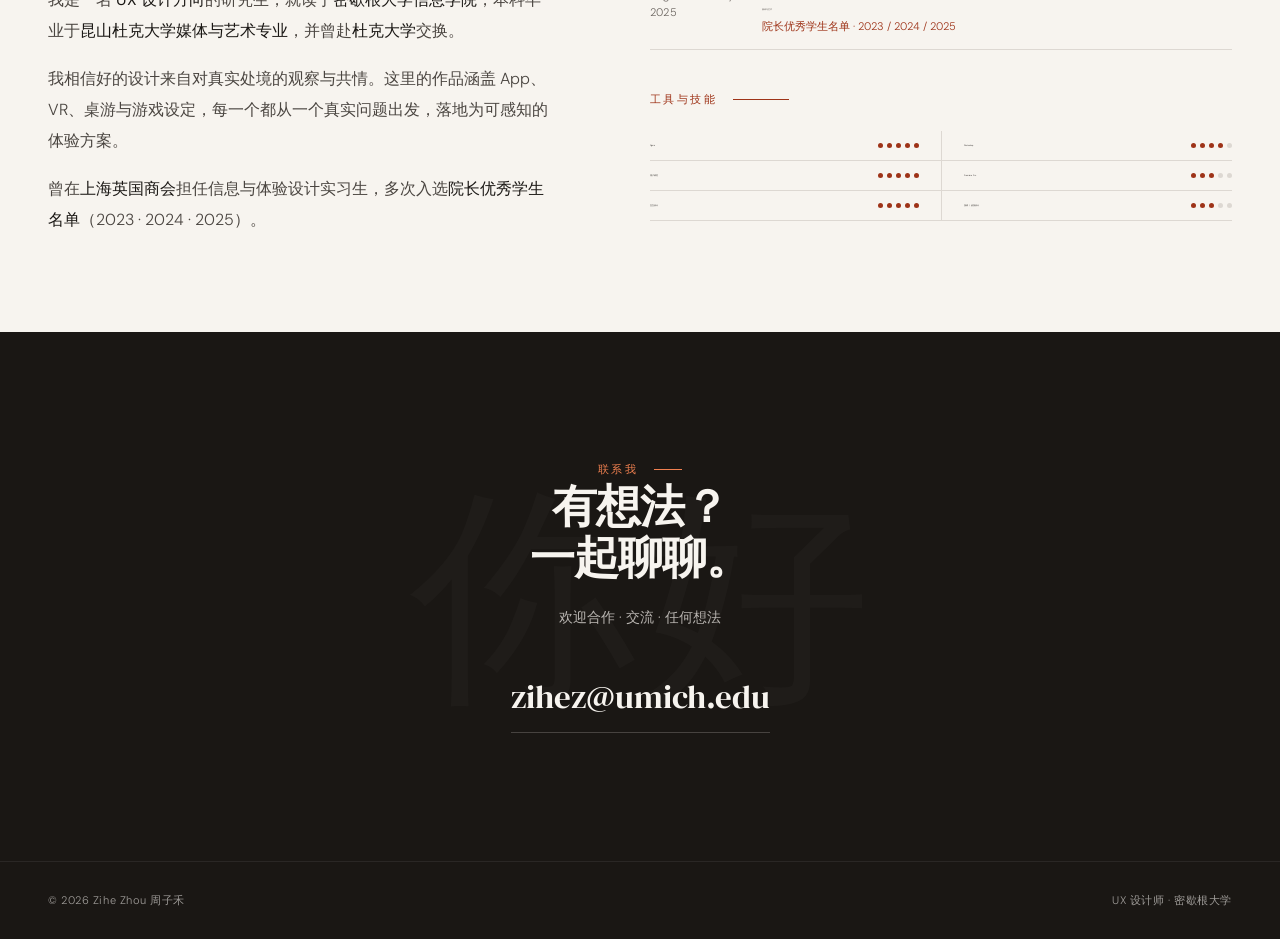
==== commit 7c0c872d: "Add files via upload" ====
--- a/index.html
+++ b/index.html
@@ -16,7 +16,7 @@
   <div class="cursor-ring" id="ring" aria-hidden="true"></div>
 
   <nav id="nav" aria-label="Main navigation">
-    <a href="#home" class="nav-logo" aria-label="Zihe Zhou — home"> </a>
+    <a href="#home" class="nav-logo" aria-label="Zihe Zhou — home">zzh</a>
     <div class="nav-right">
       <ul class="nav-links">
         <li><a href="#works" data-zh="作品" data-en="Works">作品</a></li>
@@ -43,10 +43,6 @@
       <li><a href="#about" data-zh="关于" data-en="About" onclick="closeDrawer()">关于</a></li>
       <li><a href="#contact" data-zh="联系" data-en="Contact" onclick="closeDrawer()">联系</a></li>
     </ul>
-    <div class="lang-toggle" role="group" aria-label="Language">
-      <button class="lang-btn active" onclick="setLang('zh');closeDrawer()" aria-label="切换为中文">中</button>
-      <button class="lang-btn" onclick="setLang('en');closeDrawer()" aria-label="Switch to English">EN</button>
-    </div>
   </div>
 
   <main id="main">
--- a/css/portfolio.css
+++ b/css/portfolio.css
@@ -6,21 +6,9 @@
   padding: 0
 }
 
-:root {
-  --bg: #F7F4EF;
-  --ink: #1A1714;
-  --ink2: #4A4540;
-  --ink3: #6B6560;
-  --accent: #9E3318;
-  --accent2: #E8DDD0;
-  --border: #DDD8D2;
-  --card: #FFFFFF;
-  --nav-h: 68px;
-}
-
-html.lang-en .hero-sub { font-size: 0.88rem; line-height: 1.8; }
-html.lang-en .card-desc { font-size: 0.78rem; }
-html.lang-en .about-text { font-size: 0.92rem; }
+html.lang-en .hero-sub { font-size: 14px; line-height: 1.8; }
+html.lang-en .card-desc { font-size: 12px; }
+html.lang-en .about-text { font-size: 15px; }
 html.lang-en .sec-title { letter-spacing: -0.03em; }
 
 html {
@@ -28,8 +16,8 @@
 }
 
 body {
-  background: var(--bg);
-  color: var(--ink);
+  background: #F7F4EF;
+  color: #1A1714;
   font-family: 'DM Sans', sans-serif;
   font-weight: 300;
   line-height: 1.7;
@@ -37,7 +25,7 @@
 }
 
 :focus-visible {
-  outline: 3px solid var(--accent);
+  outline: 3px solid #9E3318;
   outline-offset: 4px;
   border-radius: 3px;
   box-shadow: 0 0 0 6px rgba(158, 51, 24, 0.15)
@@ -52,7 +40,7 @@
     position: fixed;
     width: 8px;
     height: 8px;
-    background: var(--accent);
+    background: #9E3318;
     border-radius: 50%;
     pointer-events: none;
     z-index: 9999;
@@ -65,7 +53,7 @@
     position: fixed;
     width: 32px;
     height: 32px;
-    border: 1px solid var(--accent);
+    border: 1px solid #9E3318;
     border-radius: 50%;
     pointer-events: none;
     z-index: 9998;
@@ -81,11 +69,11 @@
   top: 0;
   left: 0;
   right: 0;
-  height: var(--nav-h);
+  height: 68px;
   display: flex;
   align-items: center;
   justify-content: space-between;
-  padding: 0 3rem;
+  padding: 0 48px;
   z-index: 200;
   transition: background .3s, backdrop-filter .3s, box-shadow .3s
 }
@@ -99,9 +87,9 @@
 
 .nav-logo {
   font-family: 'DM Serif Display', serif;
-  font-size: 1.05rem;
+  font-size: 17px;
   letter-spacing: .03em;
-  color: var(--ink);
+  color: #1A1714;
   text-decoration: none;
   flex-shrink: 0
 }
@@ -109,32 +97,32 @@
 .nav-right {
   display: flex;
   align-items: center;
-  gap: 2rem
+  gap: 32px
 }
 
 .nav-links {
   display: flex;
-  gap: 1.8rem;
+  gap: 29px;
   list-style: none
 }
 
 .nav-links a {
-  font-size: .73rem;
+  font-size: 12px;
   letter-spacing: .13em;
   text-transform: uppercase;
-  color: var(--ink2);
+  color: #4A4540;
   text-decoration: none;
   transition: color .2s;
-  padding: .25rem 0
+  padding: 4px 0
 }
 
 .nav-links a:hover {
-  color: var(--accent)
+  color: #9E3318
 }
 
 .lang-toggle {
   display: flex;
-  border: 1px solid var(--border);
+  border: 1px solid #DDD8D2;
   border-radius: 20px
 }
 
@@ -147,12 +135,12 @@
 }
 
 .lang-btn {
-  padding: .28rem .75rem;
-  font-size: .7rem;
+  padding: 6px 12px;
+  font-size: 13px;
   letter-spacing: .08em;
   font-family: 'DM Sans', sans-serif;
   font-weight: 400;
-  color: var(--ink3);
+  color: #6B6560;
   background: transparent;
   border: none;
   cursor: pointer;
@@ -161,13 +149,13 @@
 }
 
 .lang-btn.active {
-  background: var(--ink);
-  color: var(--bg);
+  background: #1A1714;
+  color: #F7F4EF;
   border-radius: 20px
 }
 
 .lang-btn:focus-visible {
-  outline: 3px solid var(--accent);
+  outline: 3px solid #9E3318;
   outline-offset: 4px;
   border-radius: 20px;
   box-shadow: 0 0 0 6px rgba(158, 51, 24, 0.15);
@@ -181,7 +169,7 @@
   gap: 5px;
   background: none;
   border: none;
-  padding: .4rem;
+  padding: 6px;
   cursor: pointer
 }
 
@@ -189,7 +177,7 @@
   display: block;
   width: 22px;
   height: 1.5px;
-  background: var(--ink);
+  background: #1A1714;
   transition: transform .3s, opacity .3s
 }
 
@@ -208,14 +196,14 @@
 .nav-drawer {
   display: none;
   position: fixed;
-  top: var(--nav-h);
+  top: 68px;
   left: 0;
   right: 0;
   background: rgba(247, 244, 239, .97);
   backdrop-filter: blur(18px);
-  padding: 1.5rem 2rem 2rem;
+  padding: 24px 32px 32px;
   z-index: 190;
-  border-bottom: 1px solid var(--border)
+  border-bottom: 1px solid #DDD8D2
 }
 
 .nav-drawer.open {
@@ -223,26 +211,23 @@
 }
 
 .nav-drawer .nav-links {
+  display: flex;
   flex-direction: column;
   gap: 0
 }
 
 .nav-drawer .nav-links a {
-  font-size: .9rem;
-  padding: .75rem 0;
-  border-bottom: 1px solid var(--border);
+  font-size: 14px;
+  padding: 12px 0;
+  border-bottom: 1px solid #DDD8D2;
   display: block
-}
-
-.nav-drawer .lang-toggle {
-  margin-top: 1.5rem
 }
 
 .hero {
   min-height: 100svh;
   display: grid;
   grid-template-columns: 1fr 1fr;
-  padding: var(--nav-h) 3rem 0;
+  padding: 68px 48px 0;
   align-items: center;
   position: relative;
   overflow: hidden
@@ -256,7 +241,7 @@
   width: 380px;
   height: 380px;
   border-radius: 50%;
-  background: var(--accent2);
+  background: #E8DDD0;
   z-index: 0;
   pointer-events: none
 }
@@ -264,22 +249,22 @@
 .hero-text {
   position: relative;
   z-index: 1;
-  padding: 3rem 0
+  padding: 48px 0
 }
 
 .hero-eyebrow {
-  font-size: .72rem;
+  font-size: 12px;
   letter-spacing: .2em;
   text-transform: uppercase;
-  color: var(--accent);
-  margin-bottom: 1.5rem;
+  color: #9E3318;
+  margin-bottom: 24px;
   opacity: 0;
   animation: fadeUp .8s .2s forwards
 }
 
 .hero-name {
   font-family: 'DM Serif Display', serif;
-  font-size: clamp(3rem, 5.5vw, 5.5rem);
+  font-size: clamp(48px, 5.5vw, 88px);
   line-height: 1.07;
   letter-spacing: -.02em;
   opacity: 0;
@@ -288,13 +273,13 @@
 
 .hero-name em {
   font-style: italic;
-  color: var(--accent)
+  color: #9E3318
 }
 
 .hero-sub {
-  margin-top: 1.8rem;
-  font-size: .97rem;
-  color: var(--ink2);
+  margin-top: 29px;
+  font-size: 16px;
+  color: #4A4540;
   max-width: 380px;
   line-height: 1.9;
   opacity: 0;
@@ -302,17 +287,17 @@
 }
 
 .hero-cta {
-  margin-top: 2.5rem;
+  margin-top: 40px;
   display: inline-flex;
   align-items: center;
-  gap: .8rem;
-  font-size: .76rem;
+  gap: 2px;
+  font-size: 12px;
   letter-spacing: .13em;
   text-transform: uppercase;
-  color: var(--ink);
+  color: #1A1714;
   text-decoration: none;
-  border-bottom: 1px solid var(--ink);
-  padding-bottom: .2rem;
+  border-bottom: 1px solid #1A1714;
+  padding-bottom: 5px;
   opacity: 0;
   animation: fadeUp .8s .8s forwards;
   transition: color .2s, border-color .2s
@@ -320,8 +305,8 @@
 
 .hero-cta:hover,
 .hero-cta:focus-visible {
-  color: var(--accent);
-  border-color: var(--accent)
+  color: #9E3318;
+  border-color: #9E3318
 }
 
 .hero-cta .arr {
@@ -344,10 +329,10 @@
 
 .hero-number {
   font-family: 'DM Serif Display', serif;
-  font-size: clamp(7rem, 14vw, 12rem);
+  font-size: clamp(112px, 14vw, 192px);
   line-height: 1;
   color: transparent;
-  -webkit-text-stroke: 1px var(--border);
+  -webkit-text-stroke: 1px #DDD8D2;
   letter-spacing: -.04em;
   opacity: 0;
   animation: fadeIn 1.2s .5s forwards;
@@ -357,17 +342,17 @@
 
 .hero-scroll {
   position: absolute;
-  bottom: 2.5rem;
+  bottom: 40px;
   left: 50%;
   transform: translateX(-50%);
   display: flex;
   flex-direction: column;
   align-items: center;
-  gap: .45rem;
-  font-size: .65rem;
+  gap: 12px;
+  font-size: 10px;
   letter-spacing: .15em;
   text-transform: uppercase;
-  color: var(--ink3);
+  color: #6B6560;
   opacity: 0;
   animation: fadeIn 1s 1.3s forwards;
   pointer-events: none
@@ -376,7 +361,7 @@
 .scroll-line {
   width: 1px;
   height: 44px;
-  background: linear-gradient(to bottom, var(--ink3), transparent);
+  background: linear-gradient(to bottom, #6B6560, transparent);
   animation: scrollAnim 1.6s 1.8s infinite
 }
 
@@ -403,18 +388,18 @@
 }
 
 .section {
-  padding: 6rem 3rem
+  padding: 96px 48px
 }
 
 .sec-label {
-  font-size: .67rem;
+  font-size: 11px;
   letter-spacing: .22em;
   text-transform: uppercase;
-  color: var(--accent);
-  margin-bottom: .9rem;
-  display: flex;
-  align-items: center;
-  gap: 1rem
+  color: #9E3318;
+  margin-bottom: 2px;
+  display: flex;
+  align-items: center;
+  gap: 16px
 }
 
 .sec-label::after {
@@ -422,40 +407,40 @@
   flex: 1;
   max-width: 56px;
   height: 1px;
-  background: var(--accent)
+  background: #9E3318
 }
 
 .sec-title {
   font-family: 'DM Serif Display', serif;
-  font-size: clamp(1.8rem, 3.5vw, 2.8rem);
+  font-size: clamp(29px, 3.5vw, 45px);
   line-height: 1.15;
   letter-spacing: -.02em;
-  margin-bottom: 3rem
+  margin-bottom: 48px
 }
 
 .works-featured {
   display: grid;
   grid-template-columns: 7fr 5fr;
-  gap: 1.4rem;
-  margin-bottom: 1.4rem
+  gap: 22px;
+  margin-bottom: 22px
 }
 
 .works-secondary {
   display: grid;
   grid-template-columns: 5fr 7fr;
-  gap: 1.4rem;
-  margin-bottom: 1.4rem
+  gap: 22px;
+  margin-bottom: 22px
 }
 
 .works-small {
   display: grid;
   grid-template-columns: 1fr 1fr;
-  gap: 1.4rem
+  gap: 22px
 }
 
 .work-card {
-  background: var(--card);
-  border: 1px solid var(--border);
+  background: #FFFFFF;
+  border: 1px solid #DDD8D2;
   border-radius: 4px;
   overflow: hidden;
   display: flex;
@@ -472,7 +457,7 @@
 }
 
 .work-card:focus-visible {
-  outline: 2px solid var(--accent);
+  outline: 2px solid #9E3318;
   outline-offset: 3px;
   transform: translateY(-3px)
 }
@@ -524,7 +509,7 @@
 
 .card-num {
   font-family: 'DM Serif Display', serif;
-  font-size: 3.2rem;
+  font-size: 51px;
   color: rgba(0, 0, 0, .07);
   user-select: none;
   pointer-events: none
@@ -533,7 +518,7 @@
 .card-img-overlay {
   position: absolute;
   inset: 0;
-  background: var(--ink);
+  background: #1A1714;
   opacity: 0;
   transition: opacity .3s
 }
@@ -544,31 +529,31 @@
 }
 
 .card-body {
-  padding: 1.25rem 1.35rem;
+  padding: 20px 22px;
   flex: 1;
   display: flex;
   flex-direction: column
 }
 
 .card-tag {
-  font-size: .6rem;
+  font-size: 15px;
   letter-spacing: .16em;
   text-transform: uppercase;
-  color: var(--ink3);
-  margin-bottom: .35rem
+  color: #6B6560;
+  margin-bottom: 9px
 }
 
 .card-title {
   font-family: 'DM Serif Display', serif;
-  font-size: 1.15rem;
+  font-size: 18px;
   line-height: 1.3;
-  margin-bottom: .35rem;
-  color: var(--ink)
+  margin-bottom: 9px;
+  color: #1A1714
 }
 
 .card-desc {
-  font-size: .82rem;
-  color: var(--ink2);
+  font-size: 13px;
+  color: #4A4540;
   line-height: 1.7;
   flex: 1
 }
@@ -577,35 +562,35 @@
   display: flex;
   align-items: center;
   justify-content: space-between;
-  padding: .8rem 1.35rem;
-  border-top: 1px solid var(--border);
+  padding: 2px 22px;
+  border-top: 1px solid #DDD8D2;
   margin-top: auto
 }
 
 .card-meta {
   display: flex;
   align-items: center;
-  gap: .6rem
+  gap: 15px
 }
 
 .card-year {
-  font-size: .69rem;
-  color: var(--ink3)
+  font-size: 11px;
+  color: #6B6560
 }
 
 .card-badge {
-  font-size: .6rem;
+  font-size: 15px;
   letter-spacing: .1em;
   text-transform: uppercase;
-  color: var(--ink3);
-  padding: .15rem .5rem;
-  border: 1px solid var(--border);
+  color: #6B6560;
+  padding: 4px 13px;
+  border: 1px solid #DDD8D2;
   border-radius: 20px
 }
 
 .card-arrow {
-  font-size: .75rem;
-  color: var(--accent);
+  font-size: 12px;
+  color: #9E3318;
   transition: transform .2s
 }
 
@@ -617,23 +602,23 @@
 .about-grid {
   display: grid;
   grid-template-columns: 1fr 1.15fr;
-  gap: 6rem;
+  gap: 96px;
   align-items: start;
-  border-top: 1px solid var(--border)
+  border-top: 1px solid #DDD8D2
 }
 
 .about-text {
-  font-size: .97rem;
-  color: var(--ink2);
+  font-size: 16px;
+  color: #4A4540;
   line-height: 1.92
 }
 
 .about-text p+p {
-  margin-top: 1.15rem
+  margin-top: 18px
 }
 
 .hl {
-  color: var(--ink);
+  color: #1A1714;
   font-weight: 400
 }
 
@@ -643,37 +628,37 @@
 }
 
 .tl-item {
-  padding: .85rem 0;
-  border-bottom: 1px solid var(--border);
+  padding: 14px 0;
+  border-bottom: 1px solid #DDD8D2;
   display: grid;
   grid-template-columns: 110px 1fr;
-  gap: .8rem;
-  font-size: .82rem
+  gap: 2px;
+  font-size: 13px
 }
 
 .tl-date {
-  color: var(--ink3);
-  font-size: .7rem;
+  color: #6B6560;
+  font-size: 11px;
   letter-spacing: .02em;
-  padding-top: .15rem;
+  padding-top: 4px;
   line-height: 1.5
 }
 
 .tl-school {
   font-weight: 500;
-  color: var(--ink);
-  margin-bottom: .1rem
+  color: #1A1714;
+  margin-bottom: 3px
 }
 
 .tl-deg {
-  color: var(--ink2);
-  font-size: .8rem
+  color: #4A4540;
+  font-size: 2px
 }
 
 .tl-award {
-  color: var(--accent);
-  font-size: .7rem;
-  margin-top: .18rem
+  color: #9E3318;
+  font-size: 11px;
+  margin-top: 5px
 }
 
 .skills-grid {
@@ -686,13 +671,13 @@
   display: flex;
   align-items: center;
   justify-content: space-between;
-  padding: .75rem 0;
-  border-bottom: 1px solid var(--border)
+  padding: 12px 0;
+  border-bottom: 1px solid #DDD8D2
 }
 
 .skill-name {
-  font-size: .8rem;
-  color: var(--ink)
+  font-size: 2px;
+  color: #1A1714
 }
 
 .dots {
@@ -704,27 +689,27 @@
   width: 5px;
   height: 5px;
   border-radius: 50%;
-  background: var(--border)
+  background: #DDD8D2
 }
 
 .dot.on {
-  background: var(--accent)
+  background: #9E3318
 }
 
 .skills-grid .skill-item:nth-child(odd) {
-  padding-right: 1.4rem
+  padding-right: 22px
 }
 
 .skills-grid .skill-item:nth-child(even) {
-  padding-left: 1.4rem;
-  border-left: 1px solid var(--border)
+  padding-left: 22px;
+  border-left: 1px solid #DDD8D2
 }
 
 .contact {
-  background: var(--ink);
-  color: var(--bg);
+  background: #1A1714;
+  color: #F7F4EF;
   text-align: center;
-  padding: 8rem 3rem;
+  padding: 128px 48px;
   position: relative;
   overflow: hidden
 }
@@ -754,23 +739,23 @@
 }
 
 .contact .sec-title {
-  color: var(--bg);
-  margin-bottom: 1.4rem
+  color: #F7F4EF;
+  margin-bottom: 22px
 }
 
 .contact-sub {
   color: #B8B4B0;
-  font-size: .9rem;
-  margin-bottom: 2.5rem
+  font-size: 14px;
+  margin-bottom: 40px
 }
 
 .contact-email {
   font-family: 'DM Serif Display', serif;
-  font-size: clamp(1.25rem, 2.6vw, 2.1rem);
-  color: var(--bg);
+  font-size: clamp(20px, 2.6vw, 34px);
+  color: #F7F4EF;
   text-decoration: none;
   border-bottom: 1px solid rgba(247, 244, 239, .2);
-  padding-bottom: .25rem;
+  padding-bottom: 6px;
   transition: border-color .2s, color .2s;
   display: inline-block
 }
@@ -782,8 +767,8 @@
 }
 
 footer {
-  background: var(--ink);
-  padding: 1.8rem 3rem;
+  background: #1A1714;
+  padding: 29px 48px;
   border-top: 1px solid rgba(255, 255, 255, .07);
   display: flex;
   align-items: center;
@@ -791,7 +776,7 @@
 }
 
 footer p {
-  font-size: .68rem;
+  font-size: 11px;
   color: #9E9B98;
   letter-spacing: .05em
 }
@@ -844,7 +829,7 @@
 .proj-page {
   display: none;
   min-height: 100svh;
-  padding-top: var(--nav-h)
+  padding-top: 68px
 }
 
 .proj-page.active {
@@ -852,126 +837,126 @@
 }
 
 .proj-hero {
-  padding: 4rem 3rem 3rem;
-  border-bottom: 1px solid var(--border);
+  padding: 64px 48px 48px;
+  border-bottom: 1px solid #DDD8D2;
   display: grid;
   grid-template-columns: 1fr 1fr;
-  gap: 4rem;
+  gap: 64px;
   align-items: end
 }
 
 .proj-num {
   font-family: 'DM Serif Display', serif;
-  font-size: 5rem;
+  font-size: 80px;
   color: transparent;
-  -webkit-text-stroke: 1px var(--border);
+  -webkit-text-stroke: 1px #DDD8D2;
   line-height: 1;
   user-select: none;
-  margin-bottom: .5rem
+  margin-bottom: 13px
 }
 
 .proj-title {
   font-family: 'DM Serif Display', serif;
-  font-size: clamp(2.5rem, 5vw, 4.5rem);
+  font-size: clamp(40px, 5vw, 72px);
   line-height: 1.05;
   letter-spacing: -.03em;
-  margin-bottom: 1rem
+  margin-bottom: 16px
 }
 
 .proj-tags {
   display: flex;
   flex-wrap: wrap;
-  gap: .5rem;
-  margin-bottom: 1.5rem
+  gap: 13px;
+  margin-bottom: 24px
 }
 
 .proj-tag {
-  font-size: .62rem;
+  font-size: 16px;
   letter-spacing: .12em;
   text-transform: uppercase;
-  padding: .25rem .7rem;
-  border: 1px solid var(--border);
+  padding: 6px 2px;
+  border: 1px solid #DDD8D2;
   border-radius: 20px;
-  color: var(--ink2)
+  color: #4A4540
 }
 
 .proj-brief {
-  font-size: 1.02rem;
-  color: var(--ink2);
+  font-size: 16px;
+  color: #4A4540;
   line-height: 1.85;
   max-width: 520px
 }
 
 .proj-meta {
-  font-size: .78rem;
-  color: var(--ink3);
-  margin-top: 2rem;
+  font-size: 12px;
+  color: #6B6560;
+  margin-top: 32px;
   display: flex;
   flex-direction: column;
-  gap: .4rem
+  gap: 10px
 }
 
 .proj-meta span {
   display: flex;
-  gap: .6rem
+  gap: 15px
 }
 
 .proj-meta strong {
-  color: var(--ink2);
+  color: #4A4540;
   font-weight: 400
 }
 
 .proj-body {
-  padding: 4rem 3rem;
+  padding: 64px 48px;
   max-width: 960px
 }
 
 .proj-body h2 {
   font-family: 'DM Serif Display', serif;
-  font-size: 1.5rem;
-  margin: 3rem 0 1rem;
-  color: var(--ink)
+  font-size: 24px;
+  margin: 48px 0 16px;
+  color: #1A1714
 }
 
 .proj-body p {
-  font-size: .95rem;
-  color: var(--ink2);
+  font-size: 15px;
+  color: #4A4540;
   line-height: 1.85;
-  margin-bottom: 1rem
+  margin-bottom: 16px
 }
 
 .proj-placeholder {
-  background: var(--accent2);
+  background: #E8DDD0;
   border-radius: 4px;
-  padding: 5rem 2rem;
+  padding: 80px 32px;
   text-align: center;
-  color: var(--ink3);
-  font-size: .82rem;
+  color: #6B6560;
+  font-size: 13px;
   letter-spacing: .08em;
   text-transform: uppercase;
-  margin: 2rem 0;
-  border: 1px dashed var(--border)
+  margin: 32px 0;
+  border: 1px dashed #DDD8D2
 }
 
 .back-btn {
   display: inline-flex;
   align-items: center;
-  gap: .6rem;
-  font-size: .73rem;
+  gap: 15px;
+  font-size: 12px;
   letter-spacing: .13em;
   text-transform: uppercase;
-  color: var(--ink2);
+  color: #4A4540;
   background: none;
   border: none;
   cursor: pointer;
-  padding: .4rem 0;
+  padding: 6px 0;
   transition: color .2s;
-  margin: 1.5rem 0 0 3rem
+  margin: 24px 0 0 48px
 }
 
 .back-btn:hover,
 .back-btn:focus-visible {
-  color: var(--accent)
+  color: #9E3318
 }
 
 .back-btn .arr {
@@ -984,14 +969,14 @@
   transform: translateX(-4px)
 }
 
-.font-size-toggle{display:flex;border:1px solid var(--border);border-radius:20px}
-.font-btn{padding:.35rem .9rem;font-size:.95rem;font-family:'DM Sans',sans-serif;font-weight:500;color:var(--ink2);background:transparent;border:none;cursor:pointer;transition:background .2s,color .2s;line-height:1}
-.font-btn:hover{background:var(--accent2);color:var(--ink)}
-.font-btn:focus-visible{outline:3px solid var(--accent);outline-offset:4px;border-radius:4px;box-shadow:0 0 0 6px rgba(158,51,24,0.15)}
+.font-size-toggle{display:flex;border:1px solid #DDD8D2;border-radius:20px}
+.font-btn{padding:6px 14px;font-size:13px;font-family:'DM Sans',sans-serif;font-weight:500;color:#4A4540;background:transparent;border:none;cursor:pointer;transition:background .2s,color .2s;line-height:1}
+.font-btn:hover{background:#E8DDD0;color:#1A1714}
+.font-btn:focus-visible{outline:3px solid #9E3318;outline-offset:4px;border-radius:4px;box-shadow:0 0 0 6px rgba(158,51,24,0.15)}
 
 @media(max-width:768px) {
   nav {
-    padding: 0 1.4rem
+    padding: 0 22px
   }
 
   .nav-links {
@@ -1002,9 +987,10 @@
     display: flex
   }
 
+
   .hero {
     grid-template-columns: 1fr;
-    padding: calc(var(--nav-h) + 1rem) 1.4rem 3rem
+    padding: calc(68px + 16px) 22px 48px
   }
 
   .hero::before {
@@ -1023,7 +1009,7 @@
   }
 
   .section {
-    padding: 4rem 1.4rem
+    padding: 64px 22px
   }
 
   .works-featured,
@@ -1034,7 +1020,7 @@
 
   .about-grid {
     grid-template-columns: 1fr;
-    gap: 3rem
+    gap: 48px
   }
 
   .skills-grid {
@@ -1047,50 +1033,88 @@
   }
 
   .contact {
-    padding: 5rem 1.4rem
+    padding: 80px 22px
   }
 
   footer {
     flex-direction: column;
-    gap: .5rem;
+    gap: 13px;
     text-align: center;
-    padding: 1.5rem
+    padding: 24px
   }
 
   .proj-hero {
     grid-template-columns: 1fr;
-    gap: 2rem;
-    padding: 2.5rem 1.4rem 2rem
+    gap: 32px;
+    padding: 40px 22px 32px
   }
 
   .proj-body {
-    padding: 2.5rem 1.4rem
+    padding: 40px 22px
   }
 
   .proj-num {
-    font-size: 3.5rem
+    font-size: 56px
   }
 
   .proj-title {
-    font-size: clamp(2rem, 8vw, 3rem)
+    font-size: clamp(32px, 8vw, 48px)
   }
 
   .back-btn {
-    margin-left: 1.4rem
+    margin-left: 22px
   }
 
   .tl-item {
     grid-template-columns: 1fr;
-    gap: .2rem
+    gap: 5px
   }
 }
 
 @media(max-width:480px) {
   .hero-name {
-    font-size: clamp(2.5rem, 11vw, 3.5rem)
+    font-size: clamp(40px, 11vw, 56px)
   }
 
   .sec-title {
-    font-size: 1.7rem
-  }
-}+    font-size: 27px
+  }
+}
+@media (prefers-reduced-motion: reduce) {
+  html {
+    scroll-behavior: auto
+  }
+
+  *,
+  *::before,
+  *::after {
+    animation-duration: 0.01ms !important;
+    animation-iteration-count: 1 !important;
+    transition-duration: 0.01ms !important
+  }
+
+  .reveal {
+    opacity: 1;
+    transform: none;
+    transition: none
+  }
+
+  .hero-eyebrow,
+  .hero-name,
+  .hero-sub,
+  .hero-cta,
+  .hero-number,
+  .hero-scroll {
+    opacity: 1;
+    animation: none
+  }
+
+  .scroll-line {
+    animation: none
+  }
+
+  .cursor,
+  .cursor-ring {
+    display: none
+  }
+}
